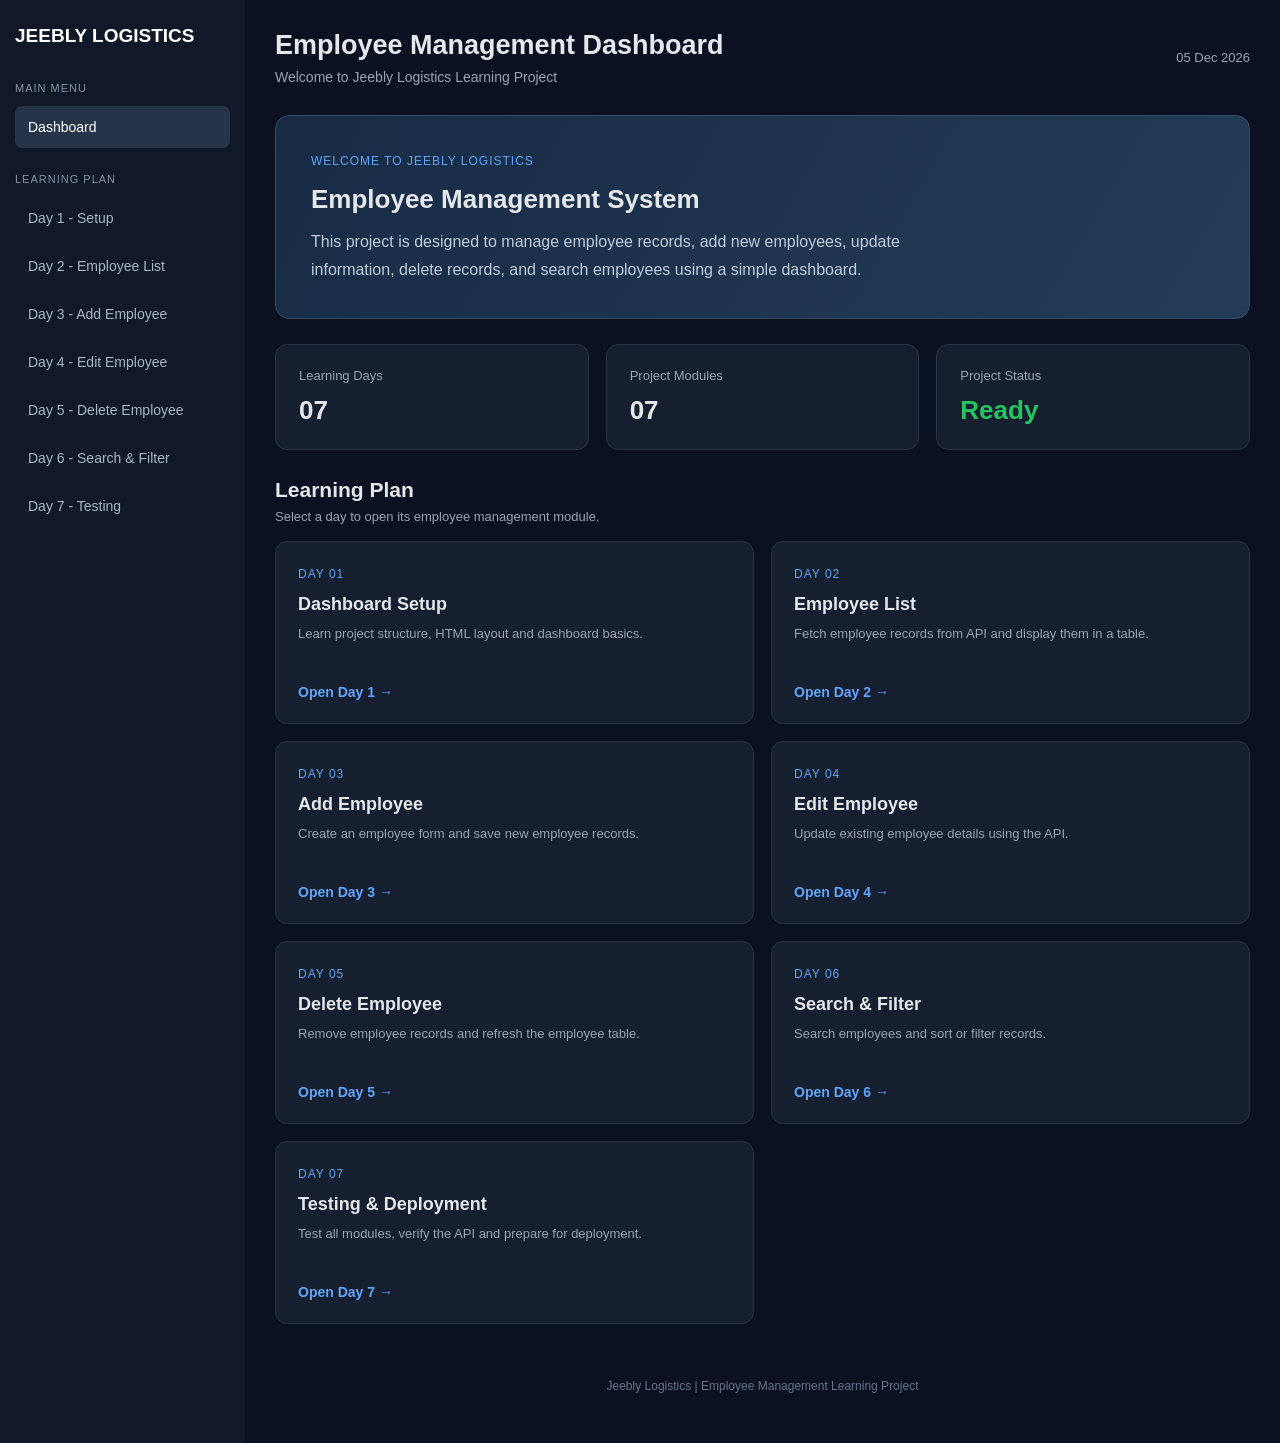
==== index.html @ 5edf02e5 "Add files via upload" ====
<!DOCTYPE html>
<html lang="en">
<head>
  <meta charset="UTF-8">
  <meta name="viewport" content="width=device-width, initial-scale=1.0">
  <title>Jeebly Logistics | Employee Dashboard</title>
 
  <style>
    * {
      margin: 0;
      padding: 0;
      box-sizing: border-box;
    }
 
    body {
      font-family: Arial, sans-serif;
      background: #0b1120;
      color: #e5e7eb;
    }
 
    .layout {
      display: flex;
      min-height: 100vh;
    }
 
    .sidebar {
      width: 245px;
      background: #111827;
      padding: 25px 15px;
      flex-shrink: 0;
    }
 
    .sidebar h2 {
      font-size: 19px;
      margin-bottom: 35px;
      color: white;
    }
 
    .side-title {
      font-size: 11px;
      color: #8492a8;
      margin-bottom: 12px;
      letter-spacing: 1px;
    }
 
    .sidebar a {
      display: block;
      text-decoration: none;
      color: #aab5c6;
      padding: 13px;
      border-radius: 7px;
      margin-bottom: 6px;
      font-size: 14px;
    }
 
    .sidebar a:hover,
    .sidebar a.active {
      background: #263449;
      color: white;
    }
 
    .main {
      flex: 1;
      padding: 30px;
      min-width: 0;
    }
 
    .topbar {
      display: flex;
      justify-content: space-between;
      align-items: center;
      margin-bottom: 30px;
      gap: 15px;
    }
 
    .topbar h1 {
      font-size: 27px;
      margin-bottom: 8px;
    }
 
    .topbar p {
      color: #9ca3af;
      font-size: 14px;
    }
 
    #currentDate {
      color: #9ca3af;
      font-size: 13px;
    }
 
    .welcome {
      background: linear-gradient(120deg, #172b45, #243c57);
      border: 1px solid #344b65;
      padding: 35px;
      border-radius: 14px;
      margin-bottom: 25px;
    }
 
    .welcome .small {
      color: #60a5fa;
      font-size: 12px;
      letter-spacing: 1px;
    }
 
    .welcome h2 {
      font-size: 26px;
      margin: 13px 0;
    }
 
    .welcome p {
      color: #c0ccda;
      line-height: 1.7;
      max-width: 650px;
    }
 
    .stats {
      display: grid;
      grid-template-columns: repeat(3, 1fr);
      gap: 17px;
      margin-bottom: 28px;
    }
 
    .stat-card {
      background: #151f30;
      border: 1px solid #263449;
      padding: 23px;
      border-radius: 12px;
    }
 
    .stat-card p {
      color: #9ca3af;
      font-size: 13px;
    }
 
    .stat-card h2 {
      margin-top: 12px;
      font-size: 26px;
    }
 
    .section-heading {
      margin-bottom: 17px;
    }
 
    .section-heading h2 {
      font-size: 21px;
      margin-bottom: 7px;
    }
 
    .section-heading p {
      color: #9ca3af;
      font-size: 13px;
    }
 
    .days {
      display: grid;
      grid-template-columns: repeat(2, 1fr);
      gap: 17px;
    }
 
    .day-card {
      background: #151f30;
      border: 1px solid #263449;
      padding: 22px;
      border-radius: 12px;
      transition: 0.2s;
    }
 
    .day-card:hover {
      border-color: #4389e8;
      transform: translateY(-3px);
    }
 
    .day-number {
      color: #60a5fa;
      font-size: 12px;
      letter-spacing: 1px;
    }
 
    .day-card h3 {
      font-size: 18px;
      margin: 12px 0 9px;
    }
 
    .day-card p {
      color: #9ca3af;
      font-size: 13px;
      line-height: 1.6;
      min-height: 42px;
    }
 
    .day-card a {
      display: inline-block;
      margin-top: 18px;
      text-decoration: none;
      color: #60a5fa;
      font-size: 14px;
      font-weight: bold;
    }
 
    .day-card a:hover {
      color: white;
    }
 
    footer {
      color: #64748b;
      font-size: 12px;
      text-align: center;
      margin-top: 35px;
      padding: 20px;
    }
 
    @media (max-width: 850px) {
      .stats {
        grid-template-columns: repeat(2, 1fr);
      }
    }
 
    @media (max-width: 600px) {
      .layout {
        display: block;
      }
 
      .sidebar {
        width: 100%;
      }
 
      .main {
        padding: 18px;
      }
 
      .topbar h1 {
        font-size: 22px;
      }
 
      .welcome {
        padding: 23px;
      }
 
      .welcome h2 {
        font-size: 22px;
      }
 
      .stats,
      .days {
        grid-template-columns: 1fr;
      }
    }
  </style>
</head>
 
<body>
 
<div class="layout">
 
  <aside class="sidebar">
    <h2>JEEBLY LOGISTICS</h2>
 
    <p class="side-title">MAIN MENU</p>
 
    <a href="index.html" class="active">Dashboard</a>
 
    <p class="side-title" style="margin-top:25px;">LEARNING PLAN</p>
 
    <a href="day1/day1.html">Day 1 - Setup</a>
    <a href="day2/day2.html">Day 2 - Employee List</a>
    <a href="day3/day3.html">Day 3 - Add Employee</a>
    <a href="day4/day4.html">Day 4 - Edit Employee</a>
    <a href="day5/day5.html">Day 5 - Delete Employee</a>
    <a href="day6/day6.html">Day 6 - Search & Filter</a>
    <a href="day7/day7.html">Day 7 - Testing</a>
  </aside>
 
  <main class="main">
 
    <header class="topbar">
      <div>
        <h1>Employee Management Dashboard</h1>
        <p>Welcome to Jeebly Logistics Learning Project</p>
      </div>
 
      <span id="currentDate"></span>
    </header>
 
    <section class="welcome">
      <p class="small">WELCOME TO JEEBLY LOGISTICS</p>
 
      <h2>Employee Management System</h2>
 
      <p>
        This project is designed to manage employee records,
        add new employees, update information, delete records,
        and search employees using a simple dashboard.
      </p>
    </section>
 
    <section class="stats">
 
      <div class="stat-card">
        <p>Learning Days</p>
        <h2>07</h2>
      </div>
 
      <div class="stat-card">
        <p>Project Modules</p>
        <h2>07</h2>
      </div>
 
      <div class="stat-card">
        <p>Project Status</p>
        <h2 style="color:#22c55e;">Ready</h2>
      </div>
 
    </section>
 
    <section>
      <div class="section-heading">
        <h2>Learning Plan</h2>
        <p>Select a day to open its employee management module.</p>
      </div>
 
      <div class="days">
 
        <div class="day-card">
          <span class="day-number">DAY 01</span>
          <h3>Dashboard Setup</h3>
          <p>Learn project structure, HTML layout and dashboard basics.</p>
          <a href="day1/day1.html">Open Day 1 →</a>
        </div>
 
        <div class="day-card">
          <span class="day-number">DAY 02</span>
          <h3>Employee List</h3>
          <p>Fetch employee records from API and display them in a table.</p>
          <a href="day2/day2.html">Open Day 2 →</a>
        </div>
 
        <div class="day-card">
          <span class="day-number">DAY 03</span>
          <h3>Add Employee</h3>
          <p>Create an employee form and save new employee records.</p>
          <a href="day3/day3.html">Open Day 3 →</a>
        </div>
 
        <div class="day-card">
          <span class="day-number">DAY 04</span>
          <h3>Edit Employee</h3>
          <p>Update existing employee details using the API.</p>
          <a href="day4/day4.html">Open Day 4 →</a>
        </div>
 
        <div class="day-card">
          <span class="day-number">DAY 05</span>
          <h3>Delete Employee</h3>
          <p>Remove employee records and refresh the employee table.</p>
          <a href="day5/day5.html">Open Day 5 →</a>
        </div>
 
        <div class="day-card">
          <span class="day-number">DAY 06</span>
          <h3>Search & Filter</h3>
          <p>Search employees and sort or filter records.</p>
          <a href="day6/day6.html">Open Day 6 →</a>
        </div>
 
        <div class="day-card">
          <span class="day-number">DAY 07</span>
          <h3>Testing & Deployment</h3>
          <p>Test all modules, verify the API and prepare for deployment.</p>
          <a href="day7/day7.html">Open Day 7 →</a>
        </div>
 
      </div>
    </section>
 
    <footer>
      Jeebly Logistics | Employee Management Learning Project
    </footer>
 
  </main>
</div>
 
<script>
  document.getElementById("currentDate").textContent =
    new Date().toLocaleDateString("en-IN", {
      day: "2-digit",
      month: "short",
      year: "numeric"
    });
</script>
 
</body>
</html>
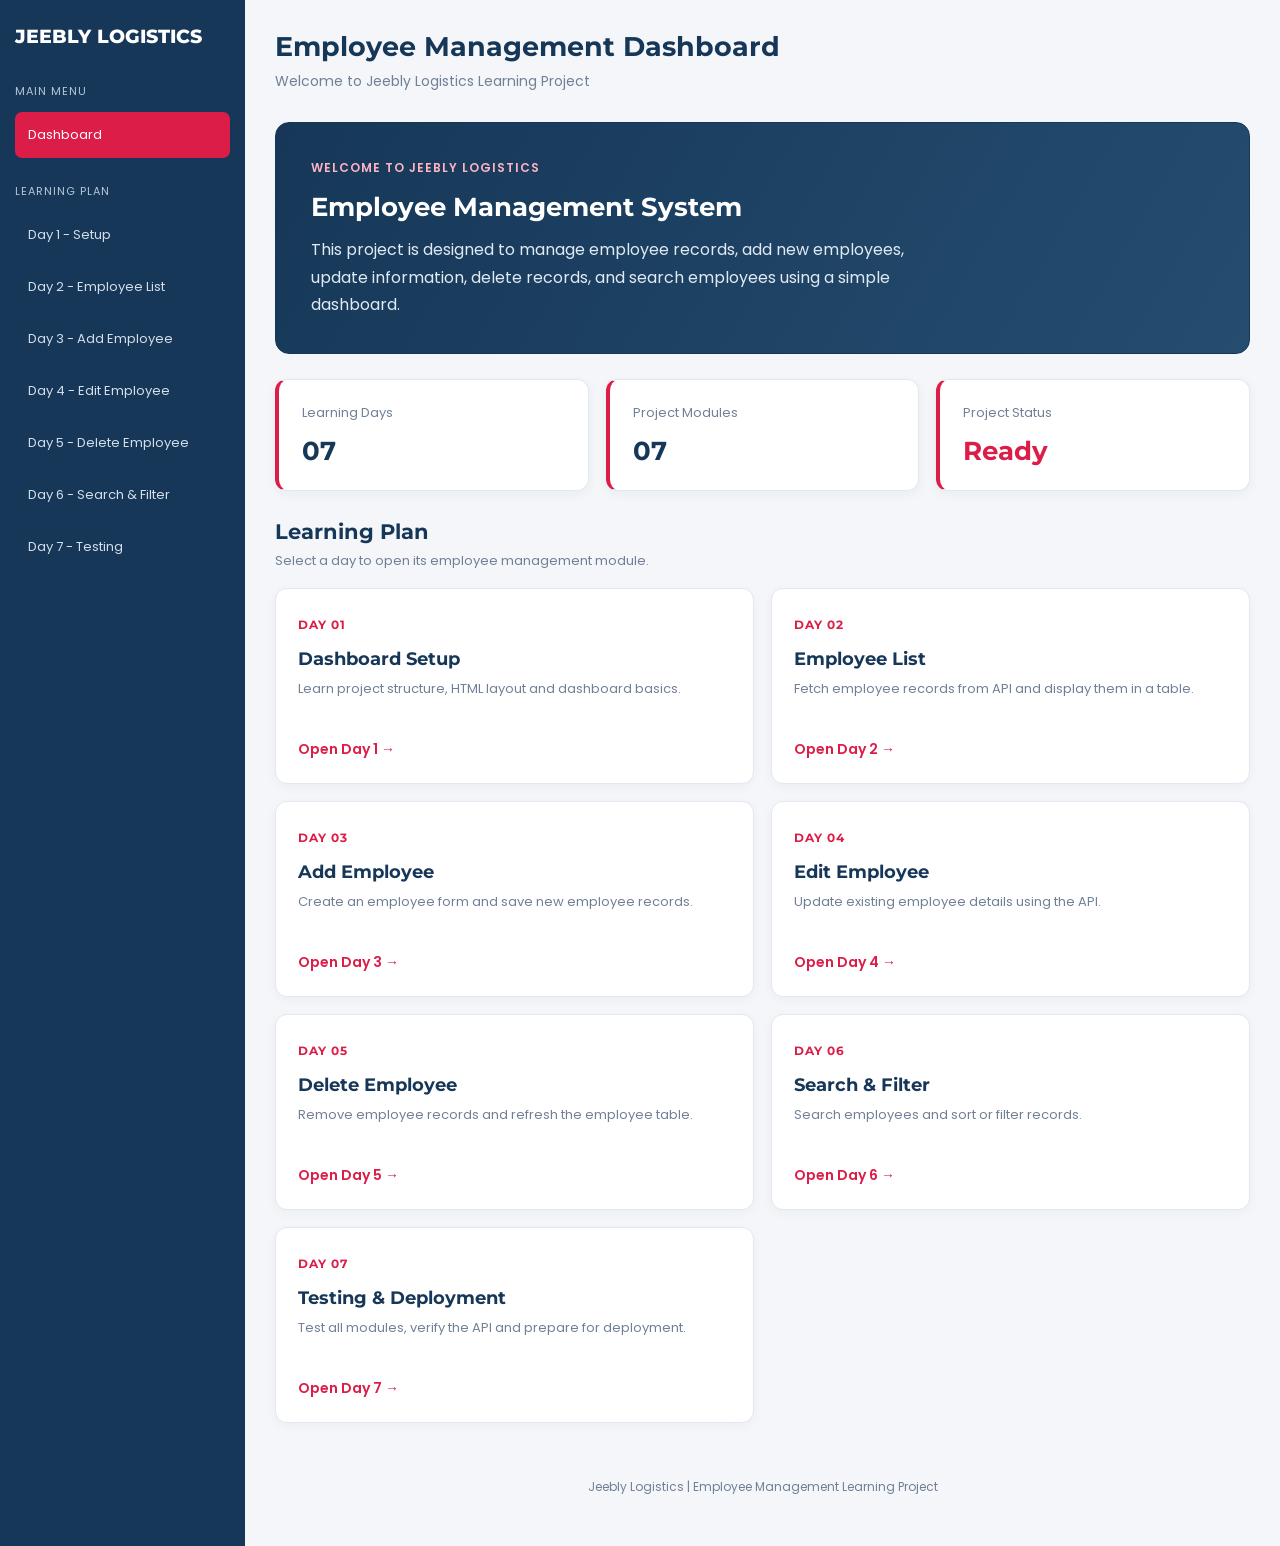
==== commit de4b11f1: "Refactor index.html for improved styling and layout Updated HTML structure and styles for the employ" ====
--- a/index.html
+++ b/index.html
@@ -2,393 +2,424 @@
 <!DOCTYPE html>
 <html lang="en">
 <head>
-  <meta charset="UTF-8">
-  <meta name="viewport" content="width=device-width, initial-scale=1.0">
-  <title>Jeebly Logistics | Employee Dashboard</title>
- 
-  <style>
-    * {
-      margin: 0;
-      padding: 0;
-      box-sizing: border-box;
-    }
- 
-    body {
-      font-family: Arial, sans-serif;
-      background: #0b1120;
-      color: #e5e7eb;
-    }
- 
-    .layout {
-      display: flex;
-      min-height: 100vh;
-    }
- 
-    .sidebar {
-      width: 245px;
-      background: #111827;
-      padding: 25px 15px;
-      flex-shrink: 0;
-    }
- 
-    .sidebar h2 {
-      font-size: 19px;
-      margin-bottom: 35px;
-      color: white;
-    }
- 
-    .side-title {
-      font-size: 11px;
-      color: #8492a8;
-      margin-bottom: 12px;
-      letter-spacing: 1px;
-    }
- 
-    .sidebar a {
-      display: block;
-      text-decoration: none;
-      color: #aab5c6;
-      padding: 13px;
-      border-radius: 7px;
-      margin-bottom: 6px;
-      font-size: 14px;
-    }
- 
-    .sidebar a:hover,
-    .sidebar a.active {
-      background: #263449;
-      color: white;
-    }
- 
-    .main {
-      flex: 1;
-      padding: 30px;
-      min-width: 0;
-    }
- 
-    .topbar {
-      display: flex;
-      justify-content: space-between;
-      align-items: center;
-      margin-bottom: 30px;
-      gap: 15px;
-    }
- 
-    .topbar h1 {
-      font-size: 27px;
-      margin-bottom: 8px;
-    }
- 
-    .topbar p {
-      color: #9ca3af;
-      font-size: 14px;
-    }
- 
-    #currentDate {
-      color: #9ca3af;
-      font-size: 13px;
-    }
- 
-    .welcome {
-      background: linear-gradient(120deg, #172b45, #243c57);
-      border: 1px solid #344b65;
-      padding: 35px;
-      border-radius: 14px;
-      margin-bottom: 25px;
-    }
- 
-    .welcome .small {
-      color: #60a5fa;
-      font-size: 12px;
-      letter-spacing: 1px;
-    }
- 
-    .welcome h2 {
-      font-size: 26px;
-      margin: 13px 0;
-    }
- 
-    .welcome p {
-      color: #c0ccda;
-      line-height: 1.7;
-      max-width: 650px;
-    }
- 
-    .stats {
-      display: grid;
-      grid-template-columns: repeat(3, 1fr);
-      gap: 17px;
-      margin-bottom: 28px;
-    }
- 
-    .stat-card {
-      background: #151f30;
-      border: 1px solid #263449;
-      padding: 23px;
-      border-radius: 12px;
-    }
- 
-    .stat-card p {
-      color: #9ca3af;
-      font-size: 13px;
-    }
- 
-    .stat-card h2 {
-      margin-top: 12px;
-      font-size: 26px;
-    }
- 
-    .section-heading {
-      margin-bottom: 17px;
-    }
- 
-    .section-heading h2 {
-      font-size: 21px;
-      margin-bottom: 7px;
-    }
- 
-    .section-heading p {
-      color: #9ca3af;
-      font-size: 13px;
-    }
- 
-    .days {
-      display: grid;
-      grid-template-columns: repeat(2, 1fr);
-      gap: 17px;
-    }
- 
-    .day-card {
-      background: #151f30;
-      border: 1px solid #263449;
-      padding: 22px;
-      border-radius: 12px;
-      transition: 0.2s;
-    }
- 
-    .day-card:hover {
-      border-color: #4389e8;
-      transform: translateY(-3px);
-    }
- 
-    .day-number {
-      color: #60a5fa;
-      font-size: 12px;
-      letter-spacing: 1px;
-    }
- 
-    .day-card h3 {
-      font-size: 18px;
-      margin: 12px 0 9px;
-    }
- 
-    .day-card p {
-      color: #9ca3af;
-      font-size: 13px;
-      line-height: 1.6;
-      min-height: 42px;
-    }
- 
-    .day-card a {
-      display: inline-block;
-      margin-top: 18px;
-      text-decoration: none;
-      color: #60a5fa;
-      font-size: 14px;
-      font-weight: bold;
-    }
- 
-    .day-card a:hover {
-      color: white;
-    }
- 
-    footer {
-      color: #64748b;
-      font-size: 12px;
-      text-align: center;
-      margin-top: 35px;
-      padding: 20px;
-    }
- 
-    @media (max-width: 850px) {
-      .stats {
-        grid-template-columns: repeat(2, 1fr);
-      }
-    }
- 
-    @media (max-width: 600px) {
-      .layout {
-        display: block;
-      }
- 
-      .sidebar {
-        width: 100%;
-      }
- 
-      .main {
-        padding: 18px;
-      }
- 
-      .topbar h1 {
-        font-size: 22px;
-      }
- 
-      .welcome {
-        padding: 23px;
-      }
- 
-      .welcome h2 {
-        font-size: 22px;
-      }
- 
-      .stats,
-      .days {
-        grid-template-columns: 1fr;
-      }
-    }
-  </style>
+    <meta charset="UTF-8">
+    <meta name="viewport" content="width=device-width, initial-scale=1.0">
+    <title>Jeebly Logistics | Employee Dashboard</title>
+ 
+    <link rel="preconnect" href="https://fonts.googleapis.com">
+    <link rel="preconnect" href="https://fonts.gstatic.com" crossorigin>
+    <link href="https://fonts.googleapis.com/css2?family=Montserrat:wght@500;600;700;800&family=Poppins:wght@400;500;600;700&display=swap" rel="stylesheet">
+ 
+    <style>
+        * {
+            margin: 0;
+            padding: 0;
+            box-sizing: border-box;
+        }
+ 
+        :root {
+            --jeebly-red: #DC1D47;
+            --jeebly-blue: #163758;
+            --white: #ffffff;
+            --background: #f4f6f9;
+            --text: #263449;
+            --muted: #718096;
+            --border: #e2e8f0;
+        }
+ 
+        body {
+            font-family: 'Poppins', sans-serif;
+            background: var(--background);
+            color: var(--text);
+        }
+ 
+        h1, h2, h3, .day-number {
+            font-family: 'Montserrat', sans-serif;
+        }
+ 
+        .layout {
+            display: flex;
+            min-height: 100vh;
+        }
+ 
+        .sidebar {
+            width: 245px;
+            background: var(--jeebly-blue);
+            padding: 25px 15px;
+            flex-shrink: 0;
+        }
+ 
+        .sidebar h2 {
+            font-size: 19px;
+            margin-bottom: 35px;
+            color: var(--white);
+            font-weight: 800;
+        }
+ 
+        .side-title {
+            font-size: 11px;
+            color: #b7c7d8;
+            margin-bottom: 12px;
+            letter-spacing: 1px;
+        }
+ 
+        .sidebar a {
+            display: block;
+            text-decoration: none;
+            color: #d3deea;
+            padding: 13px;
+            border-radius: 7px;
+            margin-bottom: 6px;
+            font-size: 13px;
+            transition: 0.2s;
+        }
+ 
+        .sidebar a:hover,
+        .sidebar a.active {
+            background: var(--jeebly-red);
+            color: var(--white);
+        }
+ 
+        .main {
+            flex: 1;
+            padding: 30px;
+            min-width: 0;
+        }
+ 
+        .topbar {
+            display: flex;
+            justify-content: space-between;
+            align-items: center;
+            margin-bottom: 30px;
+            gap: 15px;
+        }
+ 
+        .topbar h1 {
+            font-size: 27px;
+            margin-bottom: 8px;
+            color: var(--jeebly-blue);
+            font-weight: 700;
+        }
+ 
+        .topbar p {
+            color: var(--muted);
+            font-size: 14px;
+        }
+ 
+        #currentDate {
+            color: var(--jeebly-blue);
+            font-size: 13px;
+            font-weight: 600;
+            white-space: nowrap;
+        }
+ 
+        .welcome {
+            background: linear-gradient(120deg, var(--jeebly-blue), #254d70);
+            border: 1px solid var(--jeebly-blue);
+            padding: 35px;
+            border-radius: 14px;
+            margin-bottom: 25px;
+            color: var(--white);
+        }
+ 
+        .welcome .small {
+            color: #ffb4c4;
+            font-size: 12px;
+            letter-spacing: 1px;
+            font-weight: 600;
+        }
+ 
+        .welcome h2 {
+            font-size: 26px;
+            margin: 13px 0;
+            font-weight: 700;
+        }
+ 
+        .welcome p {
+            color: #e1eaf3;
+            line-height: 1.7;
+            max-width: 650px;
+        }
+ 
+        .stats {
+            display: grid;
+            grid-template-columns: repeat(3, 1fr);
+            gap: 17px;
+            margin-bottom: 28px;
+        }
+ 
+        .stat-card {
+            background: var(--white);
+            border: 1px solid var(--border);
+            border-left: 4px solid var(--jeebly-red);
+            padding: 23px;
+            border-radius: 12px;
+            box-shadow: 0 3px 12px rgba(22, 55, 88, 0.05);
+        }
+ 
+        .stat-card p {
+            color: var(--muted);
+            font-size: 13px;
+        }
+ 
+        .stat-card h2 {
+            margin-top: 12px;
+            font-size: 26px;
+            color: var(--jeebly-blue);
+        }
+ 
+        .section-heading {
+            margin-bottom: 17px;
+        }
+ 
+        .section-heading h2 {
+            font-size: 21px;
+            margin-bottom: 7px;
+            color: var(--jeebly-blue);
+        }
+ 
+        .section-heading p {
+            color: var(--muted);
+            font-size: 13px;
+        }
+ 
+        .days {
+            display: grid;
+            grid-template-columns: repeat(2, 1fr);
+            gap: 17px;
+        }
+ 
+        .day-card {
+            background: var(--white);
+            border: 1px solid var(--border);
+            padding: 22px;
+            border-radius: 12px;
+            transition: 0.2s;
+            box-shadow: 0 3px 12px rgba(22, 55, 88, 0.04);
+        }
+ 
+        .day-card:hover {
+            border-color: var(--jeebly-red);
+            transform: translateY(-3px);
+            box-shadow: 0 6px 18px rgba(22, 55, 88, 0.09);
+        }
+ 
+        .day-number {
+            color: var(--jeebly-red);
+            font-size: 12px;
+            letter-spacing: 1px;
+            font-weight: 700;
+        }
+ 
+        .day-card h3 {
+            font-size: 18px;
+            margin: 12px 0 9px;
+            color: var(--jeebly-blue);
+        }
+ 
+        .day-card p {
+            color: var(--muted);
+            font-size: 13px;
+            line-height: 1.6;
+            min-height: 42px;
+        }
+ 
+        .day-card a {
+            display: inline-block;
+            margin-top: 18px;
+            text-decoration: none;
+            color: var(--jeebly-red);
+            font-size: 14px;
+            font-weight: 600;
+        }
+ 
+        .day-card a:hover {
+            color: var(--jeebly-blue);
+        }
+ 
+        footer {
+            color: var(--muted);
+            font-size: 12px;
+            text-align: center;
+            margin-top: 35px;
+            padding: 20px;
+        }
+ 
+        @media (max-width: 850px) {
+            .stats {
+                grid-template-columns: repeat(2, 1fr);
+            }
+        }
+ 
+        @media (max-width: 600px) {
+            .layout {
+                display: block;
+            }
+ 
+            .sidebar {
+                width: 100%;
+            }
+ 
+            .main {
+                padding: 18px;
+            }
+ 
+            .topbar {
+                align-items: flex-start;
+                flex-direction: column;
+            }
+ 
+            .topbar h1 {
+                font-size: 22px;
+            }
+ 
+            .welcome {
+                padding: 23px;
+            }
+ 
+            .welcome h2 {
+                font-size: 22px;
+            }
+ 
+            .stats,
+            .days {
+                grid-template-columns: 1fr;
+            }
+        }
+    </style>
 </head>
  
 <body>
  
 <div class="layout">
  
-  <aside class="sidebar">
-    <h2>JEEBLY LOGISTICS</h2>
- 
-    <p class="side-title">MAIN MENU</p>
- 
-    <a href="index.html" class="active">Dashboard</a>
- 
-    <p class="side-title" style="margin-top:25px;">LEARNING PLAN</p>
- 
-    <a href="day1/day1.html">Day 1 - Setup</a>
-    <a href="day2/day2.html">Day 2 - Employee List</a>
-    <a href="day3/day3.html">Day 3 - Add Employee</a>
-    <a href="day4/day4.html">Day 4 - Edit Employee</a>
-    <a href="day5/day5.html">Day 5 - Delete Employee</a>
-    <a href="day6/day6.html">Day 6 - Search & Filter</a>
-    <a href="day7/day7.html">Day 7 - Testing</a>
-  </aside>
- 
-  <main class="main">
- 
-    <header class="topbar">
-      <div>
-        <h1>Employee Management Dashboard</h1>
-        <p>Welcome to Jeebly Logistics Learning Project</p>
-      </div>
- 
-      <span id="currentDate"></span>
-    </header>
- 
-    <section class="welcome">
-      <p class="small">WELCOME TO JEEBLY LOGISTICS</p>
- 
-      <h2>Employee Management System</h2>
- 
-      <p>
-        This project is designed to manage employee records,
-        add new employees, update information, delete records,
-        and search employees using a simple dashboard.
-      </p>
-    </section>
- 
-    <section class="stats">
- 
-      <div class="stat-card">
-        <p>Learning Days</p>
-        <h2>07</h2>
-      </div>
- 
-      <div class="stat-card">
-        <p>Project Modules</p>
-        <h2>07</h2>
-      </div>
- 
-      <div class="stat-card">
-        <p>Project Status</p>
-        <h2 style="color:#22c55e;">Ready</h2>
-      </div>
- 
-    </section>
- 
-    <section>
-      <div class="section-heading">
-        <h2>Learning Plan</h2>
-        <p>Select a day to open its employee management module.</p>
-      </div>
- 
-      <div class="days">
- 
-        <div class="day-card">
-          <span class="day-number">DAY 01</span>
-          <h3>Dashboard Setup</h3>
-          <p>Learn project structure, HTML layout and dashboard basics.</p>
-          <a href="day1/day1.html">Open Day 1 →</a>
-        </div>
- 
-        <div class="day-card">
-          <span class="day-number">DAY 02</span>
-          <h3>Employee List</h3>
-          <p>Fetch employee records from API and display them in a table.</p>
-          <a href="day2/day2.html">Open Day 2 →</a>
-        </div>
- 
-        <div class="day-card">
-          <span class="day-number">DAY 03</span>
-          <h3>Add Employee</h3>
-          <p>Create an employee form and save new employee records.</p>
-          <a href="day3/day3.html">Open Day 3 →</a>
-        </div>
- 
-        <div class="day-card">
-          <span class="day-number">DAY 04</span>
-          <h3>Edit Employee</h3>
-          <p>Update existing employee details using the API.</p>
-          <a href="day4/day4.html">Open Day 4 →</a>
-        </div>
- 
-        <div class="day-card">
-          <span class="day-number">DAY 05</span>
-          <h3>Delete Employee</h3>
-          <p>Remove employee records and refresh the employee table.</p>
-          <a href="day5/day5.html">Open Day 5 →</a>
-        </div>
- 
-        <div class="day-card">
-          <span class="day-number">DAY 06</span>
-          <h3>Search & Filter</h3>
-          <p>Search employees and sort or filter records.</p>
-          <a href="day6/day6.html">Open Day 6 →</a>
-        </div>
- 
-        <div class="day-card">
-          <span class="day-number">DAY 07</span>
-          <h3>Testing & Deployment</h3>
-          <p>Test all modules, verify the API and prepare for deployment.</p>
-          <a href="day7/day7.html">Open Day 7 →</a>
-        </div>
- 
-      </div>
-    </section>
- 
-    <footer>
-      Jeebly Logistics | Employee Management Learning Project
-    </footer>
- 
-  </main>
+    <aside class="sidebar">
+        <h2>JEEBLY LOGISTICS</h2>
+ 
+        <p class="side-title">MAIN MENU</p>
+ 
+        <a href="index.html" class="active">Dashboard</a>
+ 
+        <p class="side-title" style="margin-top:25px;">LEARNING PLAN</p>
+ 
+        <a href="day1/day1.html">Day 1 - Setup</a>
+        <a href="day2/day2.html">Day 2 - Employee List</a>
+        <a href="day3/day3.html">Day 3 - Add Employee</a>
+        <a href="day4/day4.html">Day 4 - Edit Employee</a>
+        <a href="day5/day5.html">Day 5 - Delete Employee</a>
+        <a href="day6/day6.html">Day 6 - Search & Filter</a>
+        <a href="day7/day7.html">Day 7 - Testing</a>
+    </aside>
+ 
+    <main class="main">
+ 
+        <header class="topbar">
+            <div>
+                <h1>Employee Management Dashboard</h1>
+                <p>Welcome to Jeebly Logistics Learning Project</p>
+            </div>
+ 
+            <span id="currentDate"></span>
+        </header>
+ 
+        <section class="welcome">
+            <p class="small">WELCOME TO JEEBLY LOGISTICS</p>
+ 
+            <h2>Employee Management System</h2>
+ 
+            <p>
+                This project is designed to manage employee records,
+                add new employees, update information, delete records,
+                and search employees using a simple dashboard.
+            </p>
+        </section>
+ 
+        <section class="stats">
+ 
+            <div class="stat-card">
+                <p>Learning Days</p>
+                <h2>07</h2>
+            </div>
+ 
+            <div class="stat-card">
+                <p>Project Modules</p>
+                <h2>07</h2>
+            </div>
+ 
+            <div class="stat-card">
+                <p>Project Status</p>
+                <h2 style="color:#DC1D47;">Ready</h2>
+            </div>
+ 
+        </section>
+ 
+        <section>
+            <div class="section-heading">
+                <h2>Learning Plan</h2>
+                <p>Select a day to open its employee management module.</p>
+            </div>
+ 
+            <div class="days">
+ 
+                <div class="day-card">
+                    <span class="day-number">DAY 01</span>
+                    <h3>Dashboard Setup</h3>
+                    <p>Learn project structure, HTML layout and dashboard basics.</p>
+                    <a href="day1/day1.html">Open Day 1 →</a>
+                </div>
+ 
+                <div class="day-card">
+                    <span class="day-number">DAY 02</span>
+                    <h3>Employee List</h3>
+                    <p>Fetch employee records from API and display them in a table.</p>
+                    <a href="day2/day2.html">Open Day 2 →</a>
+                </div>
+ 
+                <div class="day-card">
+                    <span class="day-number">DAY 03</span>
+                    <h3>Add Employee</h3>
+                    <p>Create an employee form and save new employee records.</p>
+                    <a href="day3/day3.html">Open Day 3 →</a>
+                </div>
+ 
+                <div class="day-card">
+                    <span class="day-number">DAY 04</span>
+                    <h3>Edit Employee</h3>
+                    <p>Update existing employee details using the API.</p>
+                    <a href="day4/day4.html">Open Day 4 →</a>
+                </div>
+ 
+                <div class="day-card">
+                    <span class="day-number">DAY 05</span>
+                    <h3>Delete Employee</h3>
+                    <p>Remove employee records and refresh the employee table.</p>
+                    <a href="day5/day5.html">Open Day 5 →</a>
+                </div>
+ 
+                <div class="day-card">
+                    <span class="day-number">DAY 06</span>
+                    <h3>Search & Filter</h3>
+                    <p>Search employees and sort or filter records.</p>
+                    <a href="day6/day6.html">Open Day 6 →</a>
+                </div>
+ 
+                <div class="day-card">
+                    <span class="day-number">DAY 07</span>
+                    <h3>Testing & Deployment</h3>
+                    <p>Test all modules, verify the API and prepare for deployment.</p>
+                    <a href="day7/day7.html">Open Day 7 →</a>
+                </div>
+ 
+            </div>
+        </section>
+ 
+        <footer>
+            Jeebly Logistics | Employee Management Learning Project
+        </footer>
+ 
+    </main>
 </div>
  
 <script>
-  document.getElementById("currentDate").textContent =
-    new Date().toLocaleDateString("en-IN", {
-      day: "2-digit",
-      month: "short",
-      year: "numeric"
-    });
-</script>
- 
-</body>
-</html>
- +    document.getElementById("currentDate").textContent 
+ 
